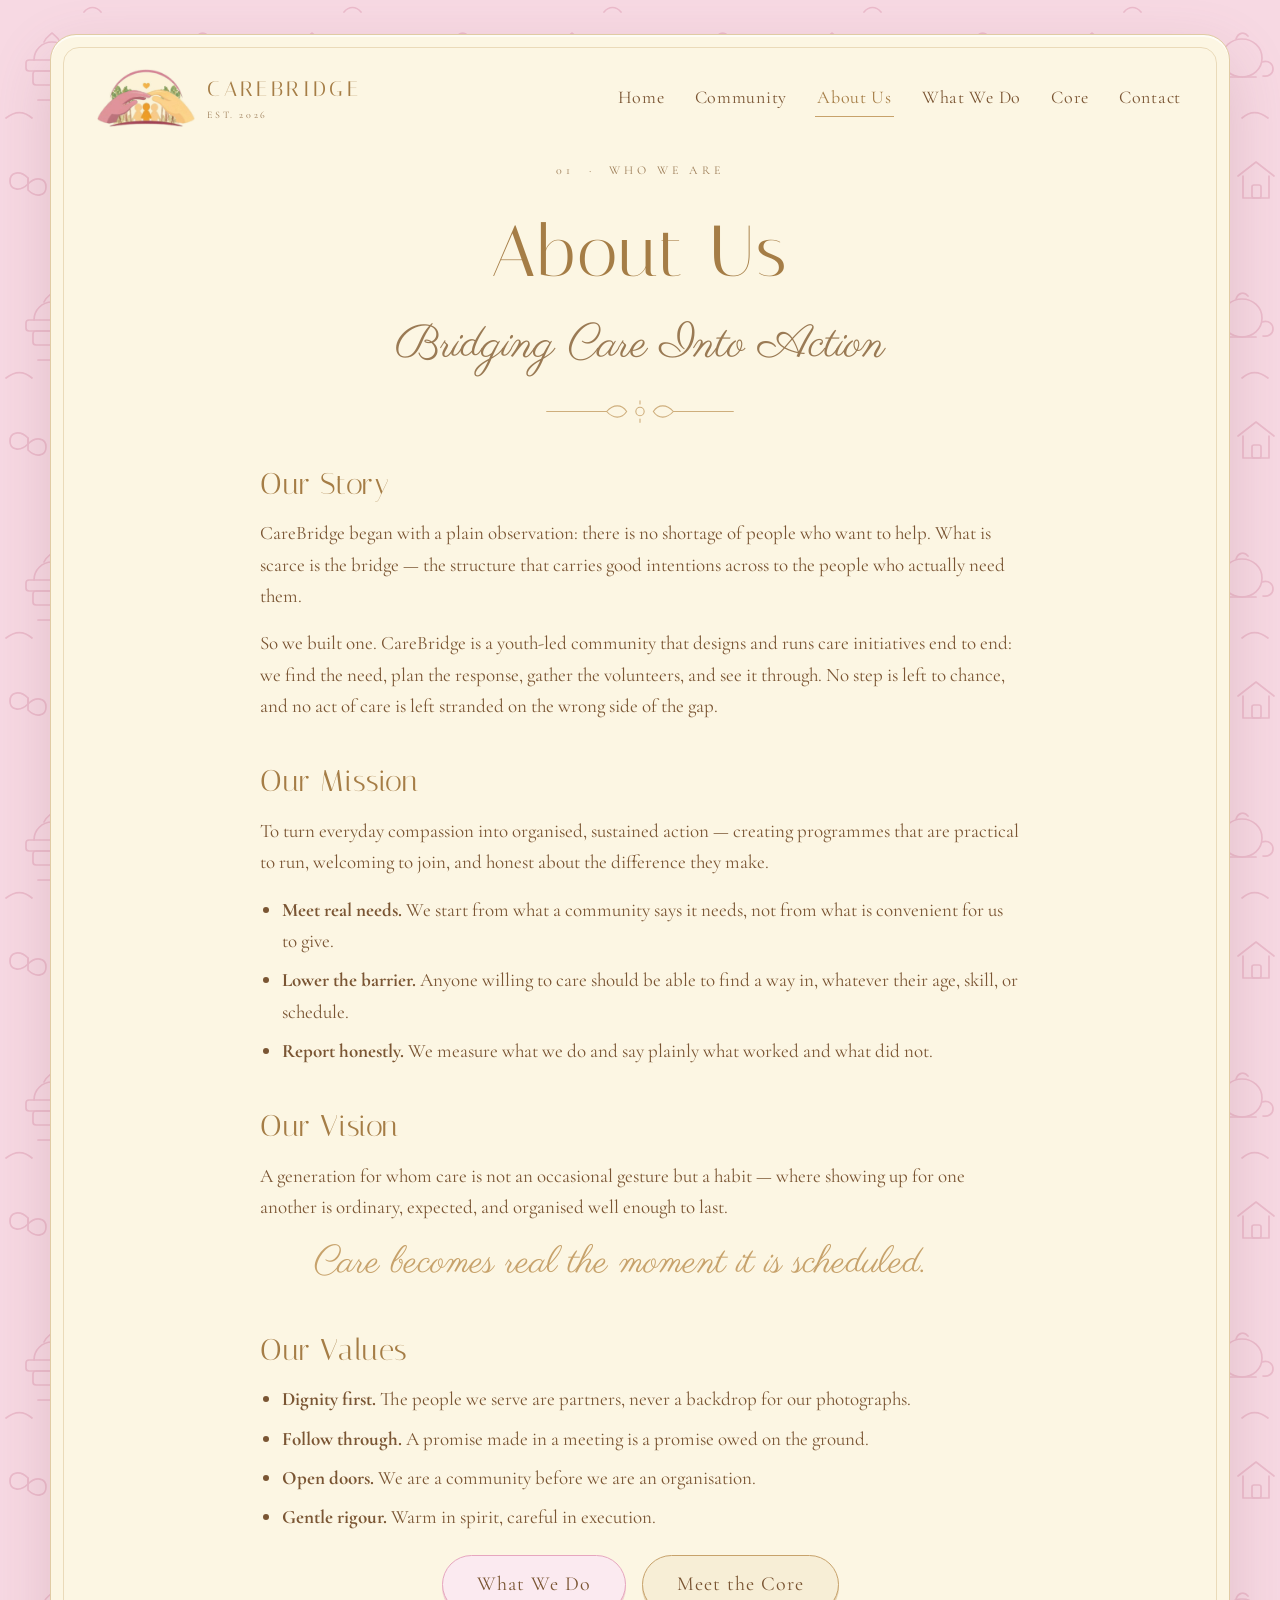
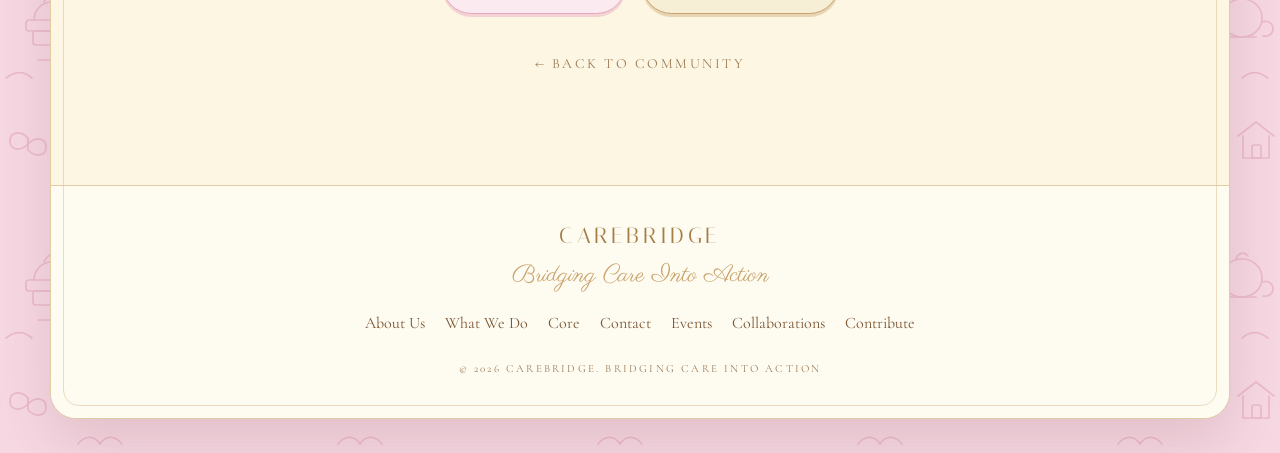
==== about.html @ 0288bb47 "Reorder footer nav to put Contact after Core Co-Authored-By: Claude Opus 5 <noreply@anthropic.com>" ====
<!DOCTYPE html>
<html lang="en">
<head>
<meta charset="utf-8">
<meta name="viewport" content="width=device-width, initial-scale=1">
<title>About Us — CareBridge</title>
<meta name="description" content="The story, mission, vision and values behind CareBridge.">
<link rel="preconnect" href="https://fonts.googleapis.com">
<link rel="preconnect" href="https://fonts.gstatic.com" crossorigin>
<link href="https://fonts.googleapis.com/css2?family=Cormorant+Garamond:ital,wght@0,400;0,500;0,600;1,400&family=Italiana&family=Parisienne&display=swap" rel="stylesheet">
<link rel="stylesheet" href="assets/styles.css">
<link rel="icon" href="assets/favicon.png" type="image/png">
</head>
<body>

<div class="shell">
  <div class="inner">

    <header class="topbar">
      <a class="brandmark" href="index.html">
        <img class="seal" src="assets/logo-mark.png" alt="CareBridge logo">
        <span><b>CareBridge</b><small>Est. 2026</small></span>
      </a>
      <nav class="mainnav">
        <a href="index.html">Home</a>
        <a href="community.html">Community</a>
        <a href="about.html" aria-current="page">About Us</a>
        <a href="what-we-do.html">What We Do</a>
        <a href="core.html">Core</a>
        <a href="contact.html">Contact</a>
      </nav>
    </header>

    <section class="section-head" style="margin-top:34px">
      <p class="kicker">01 &nbsp;&middot;&nbsp; Who We Are</p>
      <h2 style="font-size:clamp(40px,6vw,72px)">About Us</h2>
      <p class="tagline">Bridging Care Into Action</p>
    </section>

    <svg class="ornament" viewBox="0 0 240 30" aria-hidden="true" style="margin-top:26px">
      <g fill="none" stroke="#C7A26B" stroke-width="1.3" stroke-linecap="round">
        <path d="M8 15h72M232 15h-72"/>
        <path d="M80 15c8-9 18-9 24 0-6 9-16 9-24 0z"/>
        <path d="M160 15c-8-9-18-9-24 0 6 9 16 9 24 0z"/>
        <circle cx="120" cy="15" r="5"/><path d="M120 6V2M120 24v4"/>
      </g>
    </svg>

    <section class="prose">
      <h3>Our Story</h3>
      <p>CareBridge began with a plain observation: there is no shortage of people who
         want to help. What is scarce is the bridge — the structure that carries good
         intentions across to the people who actually need them.</p>
      <p>So we built one. CareBridge is a youth-led community that designs and runs
         care initiatives end to end: we find the need, plan the response, gather the
         volunteers, and see it through. No step is left to chance, and no act of care
         is left stranded on the wrong side of the gap.</p>

      <h3>Our Mission</h3>
      <p>To turn everyday compassion into organised, sustained action — creating
         programmes that are practical to run, welcoming to join, and honest about
         the difference they make.</p>
      <ul>
        <li><b>Meet real needs.</b> We start from what a community says it needs, not from what is convenient for us to give.</li>
        <li><b>Lower the barrier.</b> Anyone willing to care should be able to find a way in, whatever their age, skill, or schedule.</li>
        <li><b>Report honestly.</b> We measure what we do and say plainly what worked and what did not.</li>
      </ul>

      <h3>Our Vision</h3>
      <p>A generation for whom care is not an occasional gesture but a habit — where
         showing up for one another is ordinary, expected, and organised well enough
         to last.</p>

      <p class="pull">Care becomes real the moment it is scheduled.</p>

      <h3>Our Values</h3>
      <ul>
        <li><b>Dignity first.</b> The people we serve are partners, never a backdrop for our photographs.</li>
        <li><b>Follow through.</b> A promise made in a meeting is a promise owed on the ground.</li>
        <li><b>Open doors.</b> We are a community before we are an organisation.</li>
        <li><b>Gentle rigour.</b> Warm in spirit, careful in execution.</li>
      </ul>
    </section>

    <div class="btn-row">
      <a class="btn" href="what-we-do.html">What We Do</a>
      <a class="btn gold" href="core.html">Meet the Core</a>
    </div>

    <div style="text-align:center"><a class="backlink" href="community.html">&larr; Back to Community</a></div>

  </div>

  <footer class="foot">
    <div class="fmark">CAREBRIDGE</div>
    <div class="fscript">Bridging Care Into Action</div>
    <nav>
      <a href="about.html">About Us</a>
      <a href="what-we-do.html">What We Do</a>
      <a href="core.html">Core</a>
      <a href="contact.html">Contact</a>
      <a href="events.html">Events</a>
      <a href="collaborations.html">Collaborations</a>
      <a href="contribute.html">Contribute</a>
    </nav>
    <small>&copy; 2026 CareBridge. Bridging Care Into Action</small>
  </footer>
</div>

</body>
</html>
---- assets/styles.css ----
/* ============================================================
   CareBridge — Bridging Care Into Action
   Soft vintage / storybook design system
   ============================================================ */

:root{
  --cream:      #FCF6E3;
  --cream-2:    #FEFBF1;
  --cream-3:    #F7EED6;
  --gold:       #C7A26B;
  --gold-soft:  #E0CBA4;
  --gold-deep:  #A57D46;
  --ink:        #7A5533;
  --ink-2:      #9A7A54;
  --pink:       #F6D6E0;
  --pink-2:     #FBEAF0;
  --pink-deep:  #E6A6BF;
  --blue:       #C9DAEE;
  --blue-deep:  #9CBAD9;

  --display:"Italiana", "Cormorant Garamond", Georgia, serif;
  --serif:  "Cormorant Garamond", "Iowan Old Style", Georgia, serif;
  --script: "Parisienne", "Snell Roundhand", cursive;

  --maxw: 1180px;
  --radius: 26px;
}

*{ box-sizing:border-box; }
html{ scroll-behavior:smooth; }

body{
  margin:0;
  min-height:100vh;
  color:var(--ink);
  font-family:var(--serif);
  font-size:19px;
  line-height:1.65;
  background-color:#F7D9E3;
  background-image:url("pattern.svg");
  background-size:260px 260px;
}

/* ---------- Page shell (the cream "screen") ---------- */
.shell{
  max-width:var(--maxw);
  margin:34px auto;
  background:var(--cream);
  border:1px solid var(--gold-soft);
  border-radius:var(--radius);
  box-shadow:0 24px 60px rgba(150,95,110,.22), 0 2px 0 rgba(255,255,255,.7) inset;
  overflow:hidden;
  position:relative;
}
.shell::after{
  content:"";
  position:absolute; inset:12px;
  border:1px solid var(--gold-soft);
  border-radius:calc(var(--radius) - 10px);
  pointer-events:none;
  opacity:.65;
}

.inner{ padding:34px 46px 56px; position:relative; z-index:1; }

/* ---------- Top bar ---------- */
.topbar{
  display:flex; align-items:center; justify-content:space-between;
  gap:20px; flex-wrap:wrap;
}
.brandmark{ display:flex; align-items:center; gap:12px; text-decoration:none; color:inherit; }
.brandmark .seal{ height:58px; width:auto; flex:none; display:block; }
.brandmark b{
  display:block;
  font-family:var(--display); font-size:21px; letter-spacing:.16em;
  text-transform:uppercase; color:var(--gold-deep); font-weight:400;
}
.brandmark small{
  display:block; font-size:10px; letter-spacing:.26em; text-transform:uppercase;
  color:var(--ink-2);
}

nav.mainnav{ display:flex; gap:26px; flex-wrap:wrap; }
nav.mainnav a{
  font-size:18px; color:var(--ink);
  text-decoration:none; letter-spacing:.04em; padding:4px 2px;
  border-bottom:1px solid transparent; transition:.2s;
}
nav.mainnav a:hover, nav.mainnav a[aria-current="page"]{
  color:var(--gold-deep); border-bottom-color:var(--gold);
}

/* ---------- Hero ---------- */
.hero{
  display:grid; grid-template-columns:1fr minmax(300px,620px) 1fr;
  align-items:center; gap:20px;
  padding:30px 0 6px; text-align:center;
}
.hero-art{ display:flex; justify-content:center; }
.hero-art svg{ width:100%; max-width:270px; height:auto; }

h1.wordmark{
  font-family:var(--display);
  font-size:clamp(52px, 8vw, 94px);
  line-height:1;
  margin:0;
  color:var(--gold-deep);
  letter-spacing:.04em;
  font-weight:400;
}
.tagline{
  font-family:var(--script);
  font-size:clamp(28px, 4.2vw, 46px);
  color:var(--gold);
  margin:8px 0 0;
  line-height:1.2;
}
.kicker{
  font-size:12px; letter-spacing:.34em; text-transform:uppercase;
  color:var(--ink-2); margin:0 0 14px;
}

/* ---------- Buttons ---------- */
.btn{
  display:inline-block;
  font-size:20px; letter-spacing:.05em;
  color:var(--ink); text-decoration:none;
  background:var(--pink-2);
  border:1px solid var(--pink-deep);
  border-radius:999px;
  padding:12px 34px;
  box-shadow:0 3px 0 rgba(230,166,191,.45);
  transition:.22s;
}
.btn:hover{ background:var(--pink); transform:translateY(-2px); box-shadow:0 6px 0 rgba(230,166,191,.4); }
.btn.gold{ background:var(--cream-3); border-color:var(--gold); box-shadow:0 3px 0 rgba(199,162,107,.4); }
.btn.gold:hover{ background:var(--gold-soft); }
.btn.blue{ background:#EAF2FA; border-color:var(--blue-deep); box-shadow:0 3px 0 rgba(156,186,217,.4); }
.btn.blue:hover{ background:var(--blue); }
.btn-row{ display:flex; gap:16px; flex-wrap:wrap; justify-content:center; margin-top:22px; }

/* ---------- Rules & section heads ---------- */
.rule{ border:0; height:1px; background:var(--gold-soft); margin:44px 0; opacity:.9; }
.ornament{ display:block; margin:0 auto; width:200px; height:auto; opacity:.85; }
.section-head{ text-align:center; margin:0 0 8px; }
.section-head h2{
  font-family:var(--display); font-weight:400;
  font-size:clamp(30px,4vw,46px); color:var(--gold-deep);
  margin:12px 0 6px; letter-spacing:.03em;
}
.section-head p{ margin:0 auto; max-width:660px; color:var(--ink-2); }

/* ---------- Trio (home 3 columns) ---------- */
.trio{
  display:grid; grid-template-columns:repeat(3,1fr);
  border-top:1px solid var(--gold-soft);
  margin-top:30px;
}
.trio > a{
  text-decoration:none; color:inherit;
  padding:34px 26px 30px; text-align:center;
  border-right:1px solid var(--gold-soft);
  transition:.25s; display:flex; flex-direction:column; align-items:center; gap:6px;
}
.trio > a:last-child{ border-right:0; }
.trio > a:hover{ background:var(--cream-2); }
.trio svg{ width:118px; height:118px; }
.trio h3{
  font-family:var(--display); font-weight:400; font-size:30px;
  color:var(--gold-deep); margin:8px 0 0; letter-spacing:.02em;
}
.trio p{ margin:0; font-size:17px; color:var(--ink-2); max-width:270px; }

/* ---------- Card grid ---------- */
.grid{
  display:grid; gap:22px;
  grid-template-columns:repeat(auto-fit, minmax(268px,1fr));
  margin-top:30px;
}
.card{
  background:var(--cream-2);
  border:1px solid var(--gold-soft);
  border-radius:20px;
  padding:28px 26px;
  text-decoration:none; color:inherit;
  display:flex; flex-direction:column; gap:8px;
  transition:.25s;
}
a.card:hover{ transform:translateY(-4px); box-shadow:0 14px 28px rgba(160,120,90,.16); border-color:var(--gold); }
.card .num{ font-size:12px; letter-spacing:.3em; text-transform:uppercase; color:var(--gold); }
.card h3{
  font-family:var(--display); font-weight:400; font-size:28px;
  margin:0; color:var(--gold-deep); letter-spacing:.02em;
}
.card p{ margin:0; font-size:17px; color:var(--ink-2); }
.card .go{
  margin-top:auto; padding-top:14px;
  font-size:14px; letter-spacing:.18em;
  text-transform:uppercase; color:var(--pink-deep);
}
.card svg{ width:72px; height:72px; }

/* ---------- Prose ---------- */
.prose{ max-width:760px; margin:0 auto; }
.prose h3{
  font-family:var(--display); font-weight:400; font-size:30px;
  color:var(--gold-deep); margin:36px 0 8px; letter-spacing:.02em;
}
.prose p{ margin:0 0 16px; }
.prose ul{ padding-left:22px; margin:0 0 18px; }
.prose li{ margin:0 0 8px; }
.pull{
  font-family:var(--script); font-size:clamp(26px,3.4vw,38px);
  color:var(--gold); text-align:center; line-height:1.35;
  margin:36px auto; max-width:720px;
}

/* ---------- Stats ---------- */
.stats{
  display:grid; grid-template-columns:repeat(auto-fit,minmax(180px,1fr));
  gap:18px; margin:30px 0 10px;
}
.stat{
  text-align:center; padding:24px 14px;
  border:1px solid var(--gold-soft); border-radius:18px; background:var(--cream-2);
}
.stat b{
  display:block; font-family:var(--display); font-weight:400;
  font-size:44px; color:var(--gold-deep); line-height:1;
  font-variant-numeric:tabular-nums;
}
.stat b.sm{ font-size:27px; line-height:1.2; }
.stat span{ font-size:12px; letter-spacing:.22em; text-transform:uppercase; color:var(--ink-2); }

/* ---------- People ---------- */
.people{ display:grid; grid-template-columns:repeat(auto-fit,minmax(230px,1fr)); gap:22px; margin-top:30px; }
.person{
  text-align:center; background:var(--cream-2);
  border:1px solid var(--gold-soft); border-radius:20px; padding:30px 20px;
}
.avatar{
  width:104px; height:104px; margin:0 auto 14px; border-radius:50%;
  background:var(--pink-2); border:1px solid var(--pink-deep);
  display:flex; align-items:center; justify-content:center;
  font-family:var(--display); font-size:36px; color:var(--gold-deep);
  overflow:hidden;
}
.avatar img{ width:100%; height:100%; object-fit:cover; display:block; }
.person.blue .avatar{ background:#EAF2FA; border-color:var(--blue-deep); }
.person h3{ font-family:var(--display); font-weight:400; font-size:26px; margin:0; color:var(--gold-deep); }
.person .role{ font-size:12px; letter-spacing:.24em; text-transform:uppercase; color:var(--ink-2); margin:4px 0 10px; }
.person p{ margin:0; font-size:16px; color:var(--ink-2); }

/* ---------- Archive carousel (BHP gallery) ---------- */
.carousel{ position:relative; margin-top:30px; }
.car-track{
  position:relative;
  display:flex; gap:22px;
  overflow-x:auto; overscroll-behavior-x:contain;
  scroll-snap-type:x mandatory; scroll-behavior:smooth;
  -webkit-overflow-scrolling:touch;
  scrollbar-width:none;
}
.car-track::-webkit-scrollbar{ display:none; }
.car-track:focus-visible{ outline:2px solid var(--gold); outline-offset:6px; border-radius:22px; }
.slide{ flex:0 0 100%; scroll-snap-align:center; }

.car-btn{
  position:absolute; top:34%; transform:translateY(-50%);
  width:46px; height:46px; border-radius:50%; padding:0;
  background:var(--cream); border:1px solid var(--gold-soft);
  cursor:pointer; z-index:2;
  display:flex; align-items:center; justify-content:center;
  box-shadow:0 4px 14px rgba(160,120,90,.2);
  transition:.2s;
}
.car-btn svg{ width:18px; height:18px; }
.car-btn:hover{ background:var(--pink-2); border-color:var(--pink-deep); }
.car-btn:disabled{ opacity:.3; cursor:default; box-shadow:none; }
.car-btn.prev{ left:-16px; }
.car-btn.next{ right:-16px; }

.car-dots{ display:flex; gap:11px; justify-content:center; margin-top:20px; }
.car-dots button{
  width:9px; height:9px; padding:0; border-radius:50%;
  border:1px solid var(--gold); background:transparent;
  cursor:pointer; transition:.2s;
}
.car-dots button[aria-selected="true"]{ background:var(--gold); transform:scale(1.25); }

.arch{
  background:var(--cream-2);
  border:1px solid var(--gold-soft);
  border-radius:20px; overflow:hidden;
  display:flex; flex-direction:column;
}
.arch img{
  width:100%; aspect-ratio:16/10; object-fit:cover; display:block;
  border-bottom:1px solid var(--gold-soft);
}
.arch-body{ padding:22px 24px 26px; display:flex; flex-direction:column; gap:8px; }
.arch h3{
  font-family:var(--display); font-weight:400; font-size:25px;
  margin:0; color:var(--gold-deep); letter-spacing:.02em;
}
.arch p{ margin:0; font-size:16px; color:var(--ink-2); }

/* ---------- Events ---------- */
.event{
  display:grid; grid-template-columns:118px 1fr; gap:24px;
  border:1px solid var(--gold-soft); border-radius:20px;
  background:var(--cream-2); padding:24px 26px; margin-bottom:18px;
}
.event .when{ text-align:center; border-right:1px solid var(--gold-soft); padding-right:18px; }
.event .when b{ display:block; font-family:var(--display); font-size:34px; color:var(--gold-deep); line-height:1.05; }
.event .when span{ font-size:12px; letter-spacing:.2em; text-transform:uppercase; color:var(--ink-2); }
.event h3{ font-family:var(--display); font-weight:400; font-size:26px; margin:0 0 6px; color:var(--gold-deep); }
.event p{ margin:0; color:var(--ink-2); font-size:17px; }
.tag{
  display:inline-block; font-size:11px;
  letter-spacing:.2em; text-transform:uppercase;
  border:1px solid var(--gold-soft); border-radius:999px;
  padding:3px 12px; color:var(--ink-2); margin-bottom:8px;
}

/* ---------- Contact rows ---------- */
.rows{ max-width:720px; margin:28px auto 0; }
.row{
  display:flex; justify-content:space-between; align-items:baseline; gap:18px;
  padding:16px 4px; border-bottom:1px solid var(--gold-soft);
}
.row span{ font-size:12px; letter-spacing:.22em; text-transform:uppercase; color:var(--ink-2); }
.row a, .row b{
  font-family:var(--display); font-size:22px; color:var(--gold-deep);
  text-decoration:none; font-weight:400;
  text-align:right; overflow-wrap:anywhere;
}
.row a:hover{ color:var(--pink-deep); }

/* ---------- Back link ---------- */
.backlink{
  display:inline-block; margin-top:38px;
  font-size:14px; letter-spacing:.18em;
  text-transform:uppercase; color:var(--ink-2); text-decoration:none;
}
.backlink:hover{ color:var(--gold-deep); }

/* ---------- Footer ---------- */
footer.foot{
  border-top:1px solid var(--gold-soft);
  margin-top:52px; padding:32px 46px 36px;
  text-align:center; background:var(--cream-2);
}
footer.foot .fmark{ font-family:var(--display); font-size:22px; letter-spacing:.16em; color:var(--gold-deep); }
footer.foot .fscript{ font-family:var(--script); font-size:24px; color:var(--gold); margin:2px 0 14px; }
footer.foot nav{ display:flex; gap:20px; justify-content:center; flex-wrap:wrap; margin-bottom:14px; }
footer.foot nav a{ color:var(--ink); text-decoration:none; font-size:16px; }
footer.foot nav a:hover{ color:var(--gold-deep); }
footer.foot small{ font-size:11px; letter-spacing:.2em; text-transform:uppercase; color:var(--ink-2); }

/* ---------- Responsive ---------- */
@media (max-width: 900px){
  .inner{ padding:26px 24px 44px; }
  .hero{ grid-template-columns:1fr; }
  .hero-art{ display:none; }
  .trio{ grid-template-columns:1fr; }
  .trio > a{ border-right:0; border-bottom:1px solid var(--gold-soft); }
  .trio > a:last-child{ border-bottom:0; }
  .event{ grid-template-columns:1fr; }
  .event .when{ border-right:0; border-bottom:1px solid var(--gold-soft); padding:0 0 12px; text-align:left; }
  footer.foot{ padding:26px 24px 30px; }
  .shell{ margin:14px 10px; }
  body{ font-size:18px; }
  .topbar{ justify-content:center; text-align:center; }
  nav.mainnav{ justify-content:center; gap:18px; }
  .brandmark .seal{ height:50px; }
  .row{ flex-wrap:wrap; gap:4px 14px; }
  .row a, .row b{ font-size:19px; }
  .arch img{ aspect-ratio:4/3; }
  .car-btn{ display:none; }
}
@media (prefers-reduced-motion: reduce){
  *{ transition:none !important; scroll-behavior:auto !important; }
}
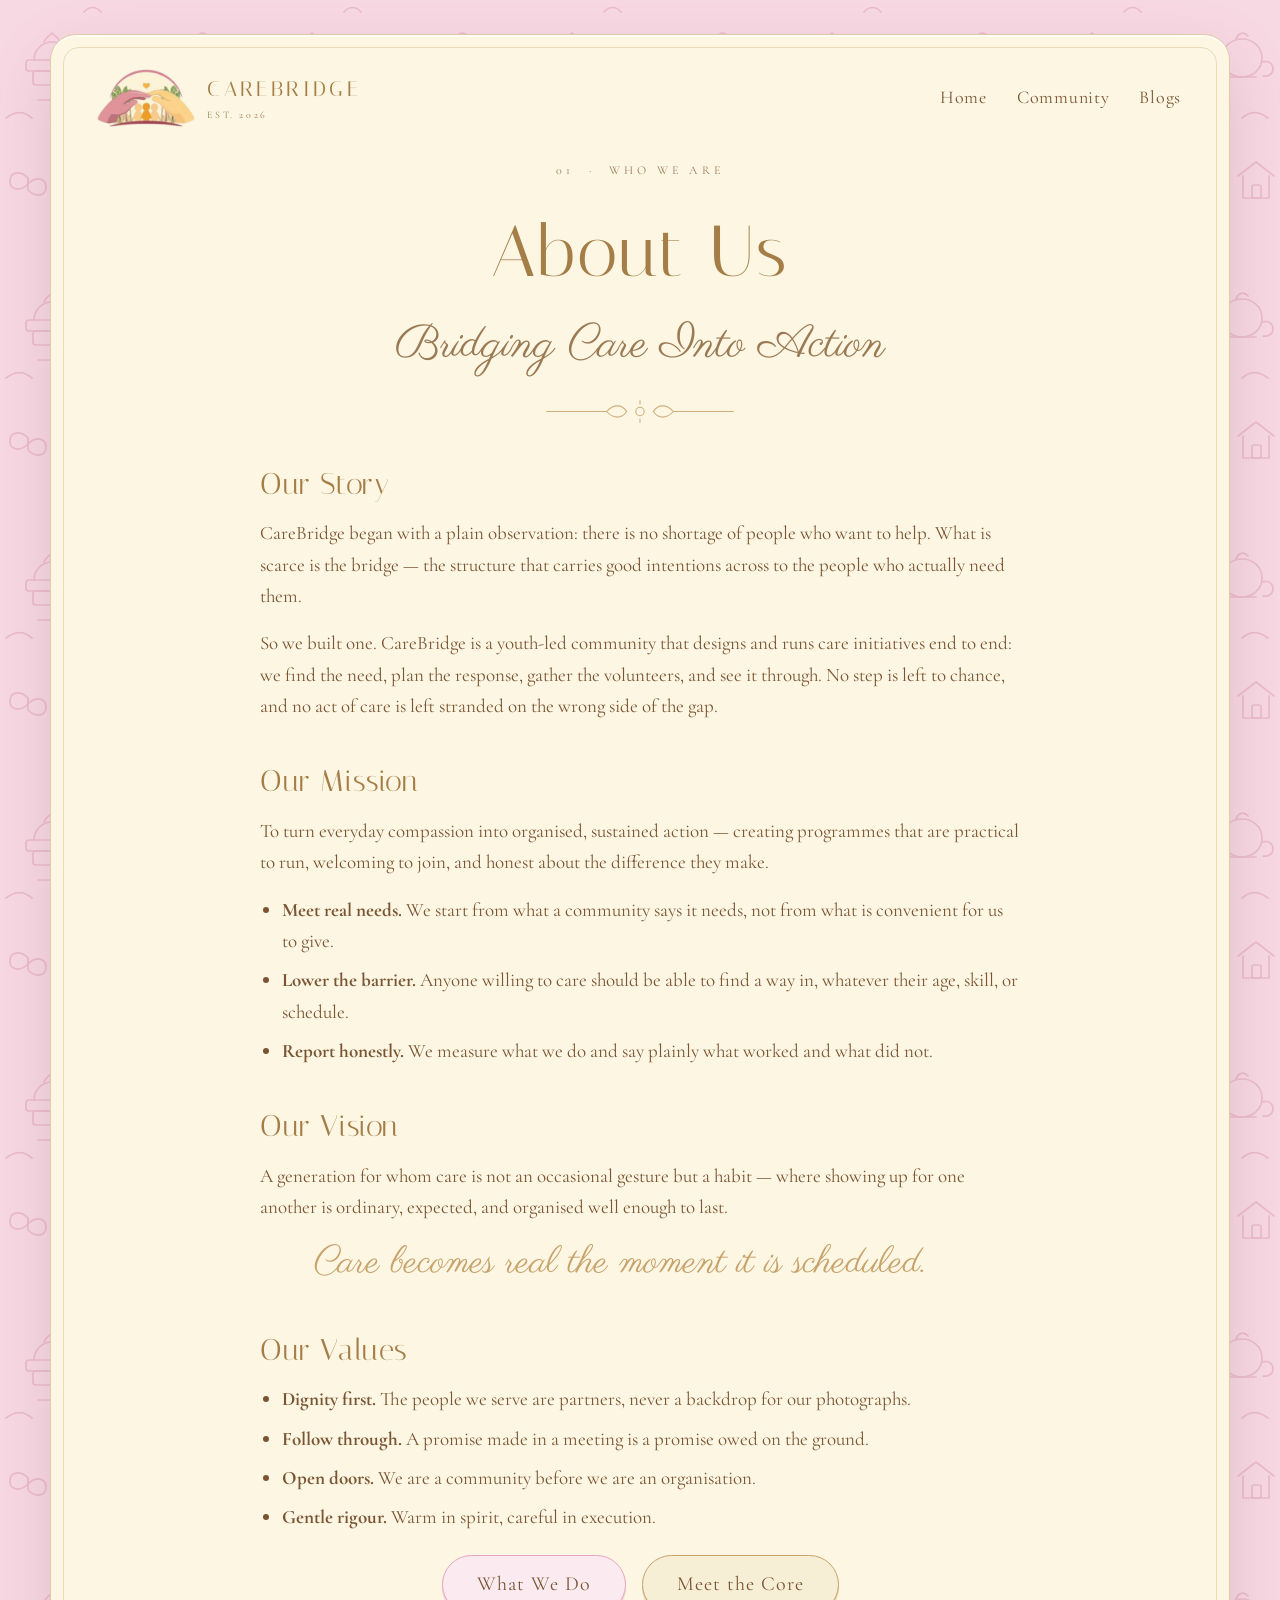
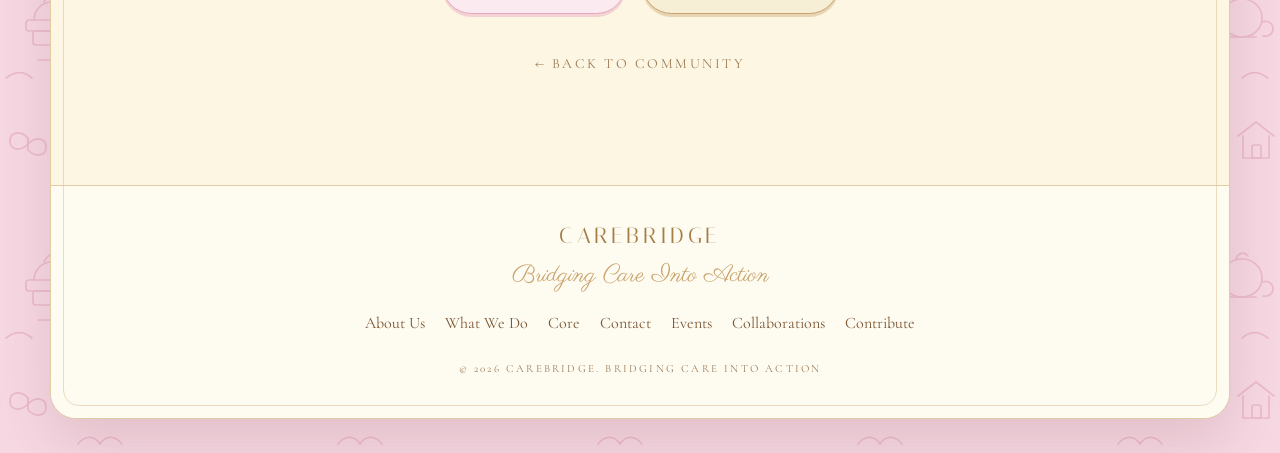
==== commit f7ec7ce8: "Replace four top-nav links with Blogs and add the page Top nav is now Home, Community, Blogs. About " ====
--- a/about.html
+++ b/about.html
@@ -24,10 +24,7 @@
       <nav class="mainnav">
         <a href="index.html">Home</a>
         <a href="community.html">Community</a>
-        <a href="about.html" aria-current="page">About Us</a>
-        <a href="what-we-do.html">What We Do</a>
-        <a href="core.html">Core</a>
-        <a href="contact.html">Contact</a>
+        <a href="blogs.html">Blogs</a>
       </nav>
     </header>
 
--- a/assets/styles.css
+++ b/assets/styles.css
@@ -246,6 +246,12 @@
   overflow:hidden;
 }
 .avatar img{ width:100%; height:100%; object-fit:cover; display:block; }
+a.avatar{ text-decoration:none; transition:.22s; }
+a.avatar:hover, a.avatar:focus-visible{
+  transform:scale(1.06);
+  box-shadow:0 8px 20px rgba(160,120,90,.28);
+}
+a.avatar:focus-visible{ outline:2px solid var(--gold); outline-offset:3px; }
 .person.blue .avatar{ background:#EAF2FA; border-color:var(--blue-deep); }
 .person h3{ font-family:var(--display); font-weight:400; font-size:26px; margin:0; color:var(--gold-deep); }
 .person .role{ font-size:12px; letter-spacing:.24em; text-transform:uppercase; color:var(--ink-2); margin:4px 0 10px; }
@@ -307,14 +313,15 @@
 
 /* ---------- Events ---------- */
 .event{
-  display:grid; grid-template-columns:118px 1fr; gap:24px;
+  display:flex; flex-direction:column; align-items:flex-start; gap:11px;
   border:1px solid var(--gold-soft); border-radius:20px;
-  background:var(--cream-2); padding:24px 26px; margin-bottom:18px;
-}
-.event .when{ text-align:center; border-right:1px solid var(--gold-soft); padding-right:18px; }
-.event .when b{ display:block; font-family:var(--display); font-size:34px; color:var(--gold-deep); line-height:1.05; }
-.event .when span{ font-size:12px; letter-spacing:.2em; text-transform:uppercase; color:var(--ink-2); }
-.event h3{ font-family:var(--display); font-weight:400; font-size:26px; margin:0 0 6px; color:var(--gold-deep); }
+  background:var(--cream-2); padding:26px 28px; margin-bottom:18px;
+}
+.event h3{
+  font-family:var(--display); font-weight:400; font-size:28px;
+  margin:0; color:var(--gold-deep); letter-spacing:.02em; line-height:1.15;
+}
+.event .tag{ margin-bottom:0; }
 .event p{ margin:0; color:var(--ink-2); font-size:17px; }
 .tag{
   display:inline-block; font-size:11px;
@@ -366,8 +373,7 @@
   .trio{ grid-template-columns:1fr; }
   .trio > a{ border-right:0; border-bottom:1px solid var(--gold-soft); }
   .trio > a:last-child{ border-bottom:0; }
-  .event{ grid-template-columns:1fr; }
-  .event .when{ border-right:0; border-bottom:1px solid var(--gold-soft); padding:0 0 12px; text-align:left; }
+  .event{ padding:22px 22px; }
   footer.foot{ padding:26px 24px 30px; }
   .shell{ margin:14px 10px; }
   body{ font-size:18px; }
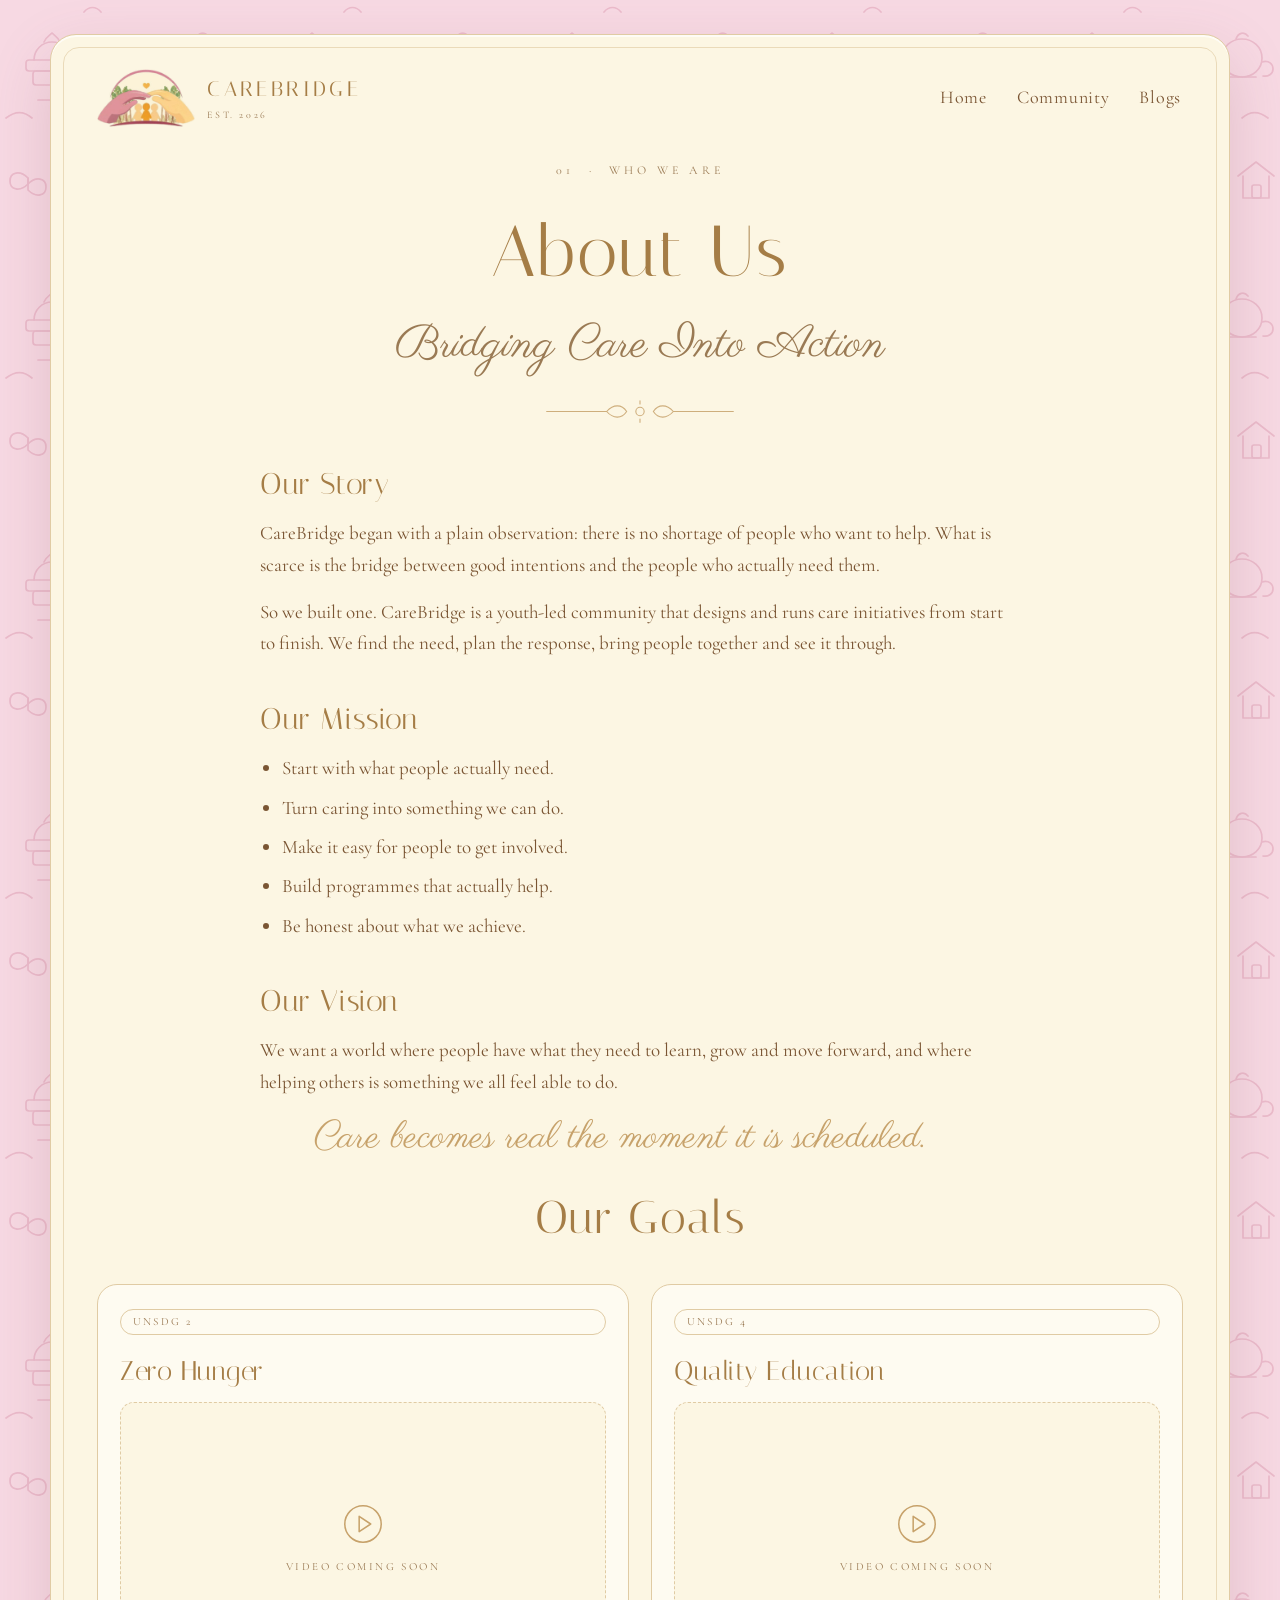
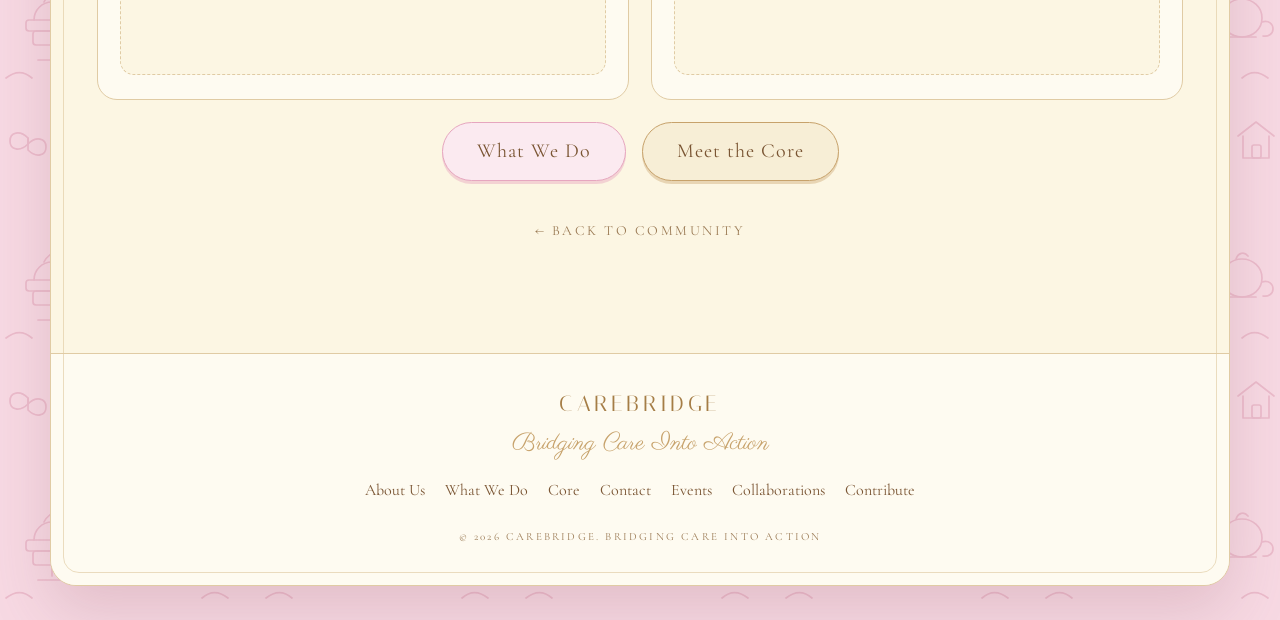
==== commit 40d85d1b: "Replace Our Values with UN SDG goals on About Us Adds UNSDG 2 (Zero Hunger) and UNSDG 4 (Quality Edu" ====
--- a/about.html
+++ b/about.html
@@ -46,37 +46,60 @@
     <section class="prose">
       <h3>Our Story</h3>
       <p>CareBridge began with a plain observation: there is no shortage of people who
-         want to help. What is scarce is the bridge — the structure that carries good
-         intentions across to the people who actually need them.</p>
+         want to help. What is scarce is the bridge between good intentions and the
+         people who actually need them.</p>
       <p>So we built one. CareBridge is a youth-led community that designs and runs
-         care initiatives end to end: we find the need, plan the response, gather the
-         volunteers, and see it through. No step is left to chance, and no act of care
-         is left stranded on the wrong side of the gap.</p>
+         care initiatives from start to finish. We find the need, plan the response,
+         bring people together and see it through.</p>
 
       <h3>Our Mission</h3>
-      <p>To turn everyday compassion into organised, sustained action — creating
-         programmes that are practical to run, welcoming to join, and honest about
-         the difference they make.</p>
       <ul>
-        <li><b>Meet real needs.</b> We start from what a community says it needs, not from what is convenient for us to give.</li>
-        <li><b>Lower the barrier.</b> Anyone willing to care should be able to find a way in, whatever their age, skill, or schedule.</li>
-        <li><b>Report honestly.</b> We measure what we do and say plainly what worked and what did not.</li>
+        <li>Start with what people actually need.</li>
+        <li>Turn caring into something we can do.</li>
+        <li>Make it easy for people to get involved.</li>
+        <li>Build programmes that actually help.</li>
+        <li>Be honest about what we achieve.</li>
       </ul>
 
       <h3>Our Vision</h3>
-      <p>A generation for whom care is not an occasional gesture but a habit — where
-         showing up for one another is ordinary, expected, and organised well enough
-         to last.</p>
+      <p>We want a world where people have what they need to learn, grow and move
+         forward, and where helping others is something we all feel able to do.</p>
 
       <p class="pull">Care becomes real the moment it is scheduled.</p>
+    </section>
 
-      <h3>Our Values</h3>
-      <ul>
-        <li><b>Dignity first.</b> The people we serve are partners, never a backdrop for our photographs.</li>
-        <li><b>Follow through.</b> A promise made in a meeting is a promise owed on the ground.</li>
-        <li><b>Open doors.</b> We are a community before we are an organisation.</li>
-        <li><b>Gentle rigour.</b> Warm in spirit, careful in execution.</li>
-      </ul>
+    <section class="section-head">
+      <h2>Our Goals</h2>
+    </section>
+
+    <section class="sdg">
+
+      <div class="sdg-item">
+        <span class="tag">UNSDG 2</span>
+        <h4>Zero Hunger</h4>
+        <!-- EDIT ME: replace this block with the video embed when it is ready. -->
+        <div class="video-slot">
+          <svg viewBox="0 0 48 48" fill="none" stroke="#C7A26B" stroke-width="1.6" stroke-linecap="round" stroke-linejoin="round" aria-hidden="true">
+            <circle cx="24" cy="24" r="19"/>
+            <path d="M20 16l12 8-12 8z"/>
+          </svg>
+          <span>Video coming soon</span>
+        </div>
+      </div>
+
+      <div class="sdg-item">
+        <span class="tag">UNSDG 4</span>
+        <h4>Quality Education</h4>
+        <!-- EDIT ME: replace this block with the video embed when it is ready. -->
+        <div class="video-slot">
+          <svg viewBox="0 0 48 48" fill="none" stroke="#C7A26B" stroke-width="1.6" stroke-linecap="round" stroke-linejoin="round" aria-hidden="true">
+            <circle cx="24" cy="24" r="19"/>
+            <path d="M20 16l12 8-12 8z"/>
+          </svg>
+          <span>Video coming soon</span>
+        </div>
+      </div>
+
     </section>
 
     <div class="btn-row">
--- a/assets/styles.css
+++ b/assets/styles.css
@@ -41,6 +41,79 @@
   background-size:260px 260px;
 }
 
+/* ---------- Loading screen ---------- */
+#loader{
+  position:fixed; inset:0; z-index:999;
+  display:flex; align-items:center; justify-content:center;
+  background-color:#F7D9E3;
+  background-image:url("pattern.svg");
+  background-size:260px 260px;
+  /* Fallback: self-dismisses even if the script never runs. */
+  animation:loaderFallback 0s linear 5.5s forwards;
+}
+#loader.done{
+  opacity:0; visibility:hidden;
+  transition:opacity .6s ease, visibility 0s .6s;
+}
+@keyframes loaderFallback{ to{ opacity:0; visibility:hidden; } }
+
+.load-card{
+  width:min(86vw, 420px);
+  background:var(--cream);
+  border:1px solid var(--gold-soft);
+  border-radius:26px;
+  box-shadow:0 24px 60px rgba(150,95,110,.24);
+  padding:36px 30px 30px;
+  text-align:center;
+  position:relative;
+}
+.load-card::after{
+  content:""; position:absolute; inset:9px;
+  border:1px solid var(--gold-soft); border-radius:18px;
+  opacity:.6; pointer-events:none;
+}
+.load-mark{ width:92px; height:auto; display:block; margin:0 auto 14px; }
+.load-pill{
+  display:inline-flex; align-items:center; gap:9px;
+  border:1px solid var(--gold-soft); border-radius:999px;
+  padding:6px 16px; margin-bottom:16px;
+  font-size:11px; letter-spacing:.22em; text-transform:uppercase;
+  color:var(--ink-2);
+}
+.load-spin{
+  width:11px; height:11px; border-radius:50%; flex:none;
+  border:1.5px solid var(--gold-soft); border-top-color:var(--gold-deep);
+  animation:loadSpin .9s linear infinite;
+}
+@keyframes loadSpin{ to{ transform:rotate(360deg); } }
+.load-word{
+  font-family:var(--display); font-weight:400;
+  font-size:clamp(36px,10vw,50px); line-height:1;
+  letter-spacing:.04em; color:var(--gold-deep);
+}
+.load-script{
+  font-family:var(--script); font-size:21px;
+  color:var(--gold); margin:5px 0 22px;
+}
+.load-bar{
+  height:9px; border-radius:999px; overflow:hidden;
+  border:1px solid var(--gold-soft); background:var(--cream-2);
+}
+.load-bar span{
+  display:block; height:100%; width:4%;
+  background:linear-gradient(90deg, var(--pink-deep), var(--gold));
+  animation:loadFill 2.9s ease-out forwards;
+}
+@keyframes loadFill{ 0%{ width:4%; } 55%{ width:70%; } 100%{ width:100%; } }
+.load-foot{
+  font-size:10px; letter-spacing:.26em; text-transform:uppercase;
+  color:var(--ink-2); margin-top:14px;
+}
+@media (prefers-reduced-motion: reduce){
+  .load-spin{ animation:none; }
+  .load-bar span{ animation:none; width:100%; }
+}
+
 /* ---------- Page shell (the cream "screen") ---------- */
 .shell{
   max-width:var(--maxw);
@@ -329,6 +402,156 @@
   border:1px solid var(--gold-soft); border-radius:999px;
   padding:3px 12px; color:var(--ink-2); margin-bottom:8px;
 }
+
+/* ---------- UN SDG blocks ---------- */
+.sdg{
+  display:grid; gap:22px;
+  grid-template-columns:repeat(auto-fit, minmax(290px,1fr));
+  margin-top:28px;
+}
+.sdg-item{
+  background:var(--cream-2); border:1px solid var(--gold-soft);
+  border-radius:20px; padding:24px 22px;
+  display:flex; flex-direction:column; gap:12px;
+}
+.sdg-item h4{
+  font-family:var(--display); font-weight:400; font-size:27px;
+  color:var(--gold-deep); margin:0; letter-spacing:.02em; line-height:1.2;
+}
+.video-slot{
+  aspect-ratio:16/9; margin-top:2px;
+  border:1px dashed var(--gold-soft); border-radius:14px;
+  background:var(--cream);
+  display:flex; flex-direction:column; align-items:center; justify-content:center; gap:11px;
+}
+.video-slot svg{ width:46px; height:46px; }
+.video-slot span{
+  font-size:11px; letter-spacing:.22em; text-transform:uppercase; color:var(--ink-2);
+}
+
+/* ---------- Blog index (newspaper listing) ---------- */
+.post-list{
+  max-width:820px; margin:30px auto 0;
+  border-top:1px solid var(--gold-soft);
+}
+.post-list a{
+  display:block; text-decoration:none; color:inherit;
+  padding:24px 6px; border-bottom:1px solid var(--gold-soft);
+  transition:.2s;
+}
+.post-list a:hover{ background:var(--cream-2); }
+.post-list .date{
+  display:block; margin-bottom:9px;
+  font-size:12px; letter-spacing:.24em; text-transform:uppercase; color:var(--ink-2);
+}
+.post-list h3{
+  font-family:var(--display); font-weight:400;
+  font-size:clamp(23px,3.1vw,31px); line-height:1.22;
+  color:var(--gold-deep); margin:0; letter-spacing:.02em;
+}
+.post-list a:hover h3{ color:var(--ink); }
+
+/* ---------- Blog post (newspaper article) ---------- */
+.masthead{
+  border-top:3px double var(--gold);
+  border-bottom:1px solid var(--gold-soft);
+  margin-top:28px; padding:11px 2px;
+  display:flex; justify-content:space-between; flex-wrap:wrap; gap:8px;
+  font-size:11px; letter-spacing:.26em; text-transform:uppercase; color:var(--ink-2);
+}
+.headline{
+  font-family:var(--display); font-weight:400;
+  font-size:clamp(34px,5.6vw,60px); line-height:1.08;
+  color:var(--gold-deep); text-align:center;
+  margin:30px auto 0; max-width:900px; letter-spacing:.01em;
+}
+.dateline{
+  max-width:520px; margin:20px auto 0; padding:10px 0;
+  text-align:center;
+  border-top:1px solid var(--gold-soft); border-bottom:1px solid var(--gold-soft);
+  font-size:11px; letter-spacing:.26em; text-transform:uppercase; color:var(--ink-2);
+}
+.post-cover{
+  width:100%; aspect-ratio:16/9; object-fit:cover;
+  border-radius:18px; border:1px solid var(--gold-soft);
+  display:block; margin-top:26px;
+}
+.caption{
+  text-align:center; margin:11px 0 0;
+  font-size:12px; letter-spacing:.14em; text-transform:uppercase; color:var(--ink-2);
+}
+.article{ max-width:980px; margin:30px auto 0; }
+.article h3{
+  font-family:var(--display); font-weight:400; font-size:25px;
+  color:var(--gold-deep); margin:24px 0 8px; letter-spacing:.02em;
+}
+.article h3:first-child{ margin-top:0; }
+.article p{ margin:0 0 15px; text-align:justify; }
+.article figure{ margin:4px 0 20px; break-inside:avoid; }
+.article figure img{
+  width:100%; aspect-ratio:4/3; object-fit:cover;
+  border-radius:14px; border:1px solid var(--gold-soft); display:block;
+}
+.article figcaption{
+  margin-top:9px; text-align:center;
+  font-size:11px; letter-spacing:.14em; text-transform:uppercase; color:var(--ink-2);
+}
+.article .lede::first-letter{
+  float:left; font-family:var(--display);
+  font-size:62px; line-height:.82; padding:5px 9px 0 0;
+  color:var(--gold-deep);
+}
+@media (min-width:900px){
+  .article-body{
+    columns:2; column-gap:46px;
+    column-rule:1px solid var(--gold-soft);
+  }
+  .article-body h3, .article-body p{ break-inside:avoid; }
+  .article-body h3{ break-after:avoid; }
+}
+
+/* ---------- Logo wall ---------- */
+.logo-wall{
+  margin-top:30px;
+  background:var(--cream-2);
+  border:1px solid var(--gold-soft);
+  border-radius:22px;
+  padding:30px 28px;
+  display:grid;
+  grid-template-columns:repeat(4, 1fr);
+  gap:22px;
+  align-items:center;
+}
+.logo-wall img{
+  width:100%; aspect-ratio:1/1; object-fit:cover;
+  display:block; border-radius:50%; background:#fff;
+  border:1px solid var(--gold-soft);
+}
+
+/* ---------- Donation card ---------- */
+.donate{ display:flex; justify-content:center; margin-top:30px; }
+.donate-card{
+  width:min(100%, 460px); text-align:center; position:relative;
+  background:var(--cream-2); border:1px solid var(--gold-soft);
+  border-radius:22px; padding:32px 30px 30px;
+}
+.donate-card::after{
+  content:""; position:absolute; inset:8px;
+  border:1px solid var(--gold-soft); border-radius:15px;
+  opacity:.55; pointer-events:none;
+}
+.donate-card .tag{ margin-bottom:18px; }
+.acct{
+  font-family:var(--display); font-weight:400;
+  font-size:clamp(30px,7vw,42px); line-height:1;
+  letter-spacing:.09em; color:var(--gold-deep);
+  font-variant-numeric:tabular-nums;
+}
+.acct-name{
+  font-size:12px; letter-spacing:.2em; text-transform:uppercase;
+  color:var(--ink-2); margin:14px 0 22px;
+}
+button.btn{ font-family:var(--serif); cursor:pointer; }
 
 /* ---------- Contact rows ---------- */
 .rows{ max-width:720px; margin:28px auto 0; }
@@ -384,6 +607,8 @@
   .row a, .row b{ font-size:19px; }
   .arch img{ aspect-ratio:4/3; }
   .car-btn{ display:none; }
+  .logo-wall{ grid-template-columns:repeat(2,1fr); gap:16px; padding:22px 20px; }
+  .article p{ text-align:left; }
 }
 @media (prefers-reduced-motion: reduce){
   *{ transition:none !important; scroll-behavior:auto !important; }
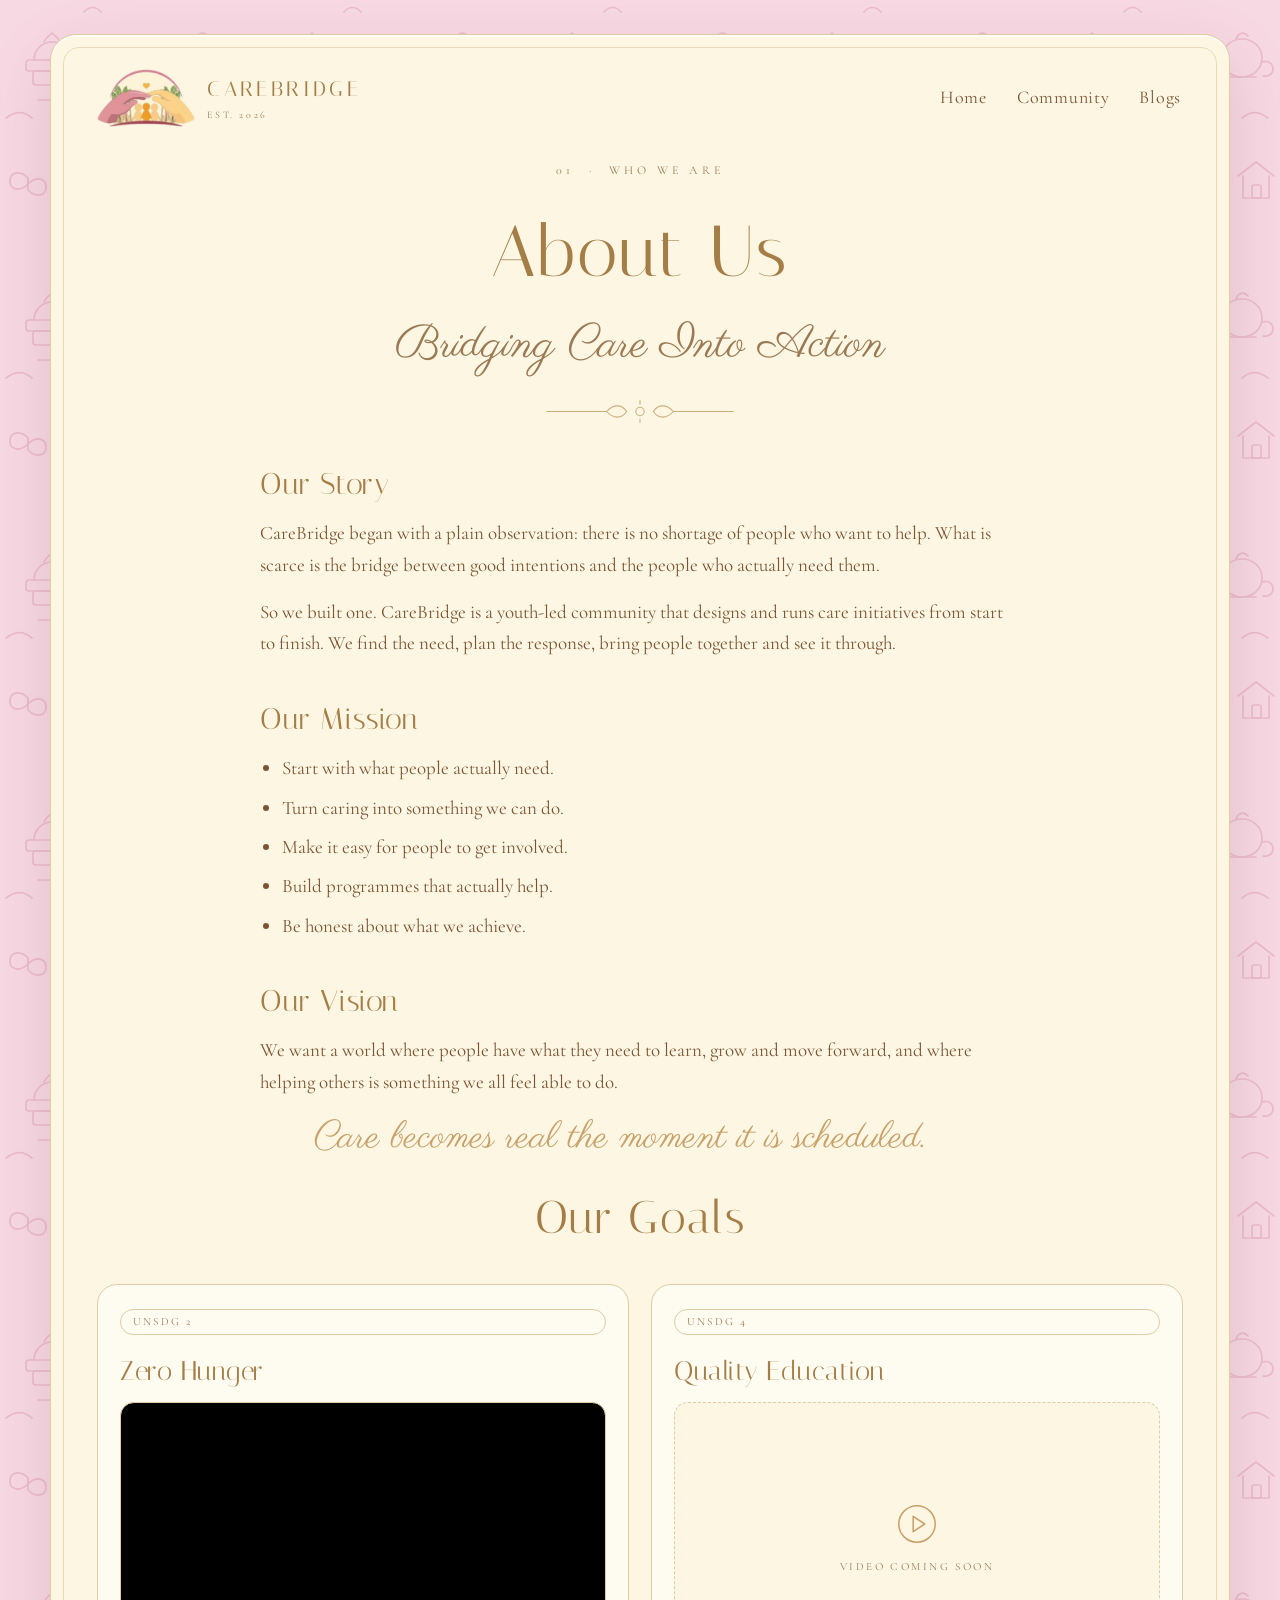
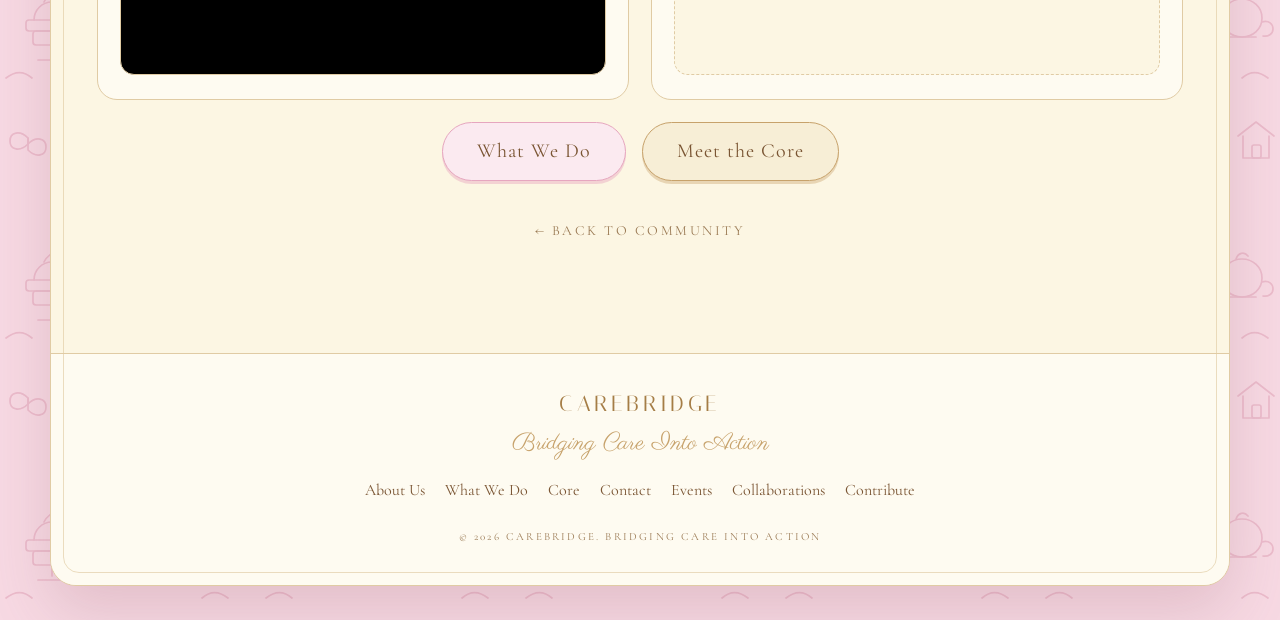
==== commit ce12c942: "Embed the Zero Hunger video Replaces the UNSDG 2 placeholder with a player that has play, pause, vol" ====
--- a/about.html
+++ b/about.html
@@ -10,6 +10,21 @@
 <link href="https://fonts.googleapis.com/css2?family=Cormorant+Garamond:ital,wght@0,400;0,500;0,600;1,400&family=Italiana&family=Parisienne&display=swap" rel="stylesheet">
 <link rel="stylesheet" href="assets/styles.css">
 <link rel="icon" href="assets/favicon.png" type="image/png">
+<link rel="canonical" href="https://carebridgeofficial.vercel.app/about">
+<meta property="og:type" content="website">
+<meta property="og:site_name" content="CareBridge">
+<meta property="og:locale" content="en_ID">
+<meta property="og:title" content="About Us — CareBridge">
+<meta property="og:description" content="The story, mission, vision and values behind CareBridge.">
+<meta property="og:url" content="https://carebridgeofficial.vercel.app/about">
+<meta property="og:image" content="https://carebridgeofficial.vercel.app/assets/banner-01.jpg">
+<meta property="og:image:width" content="1800">
+<meta property="og:image:height" content="900">
+<meta name="twitter:card" content="summary_large_image">
+<meta name="twitter:title" content="About Us — CareBridge">
+<meta name="twitter:description" content="The story, mission, vision and values behind CareBridge.">
+<meta name="twitter:image" content="https://carebridgeofficial.vercel.app/assets/banner-01.jpg">
+<meta name="robots" content="index, follow">
 </head>
 <body>
 
@@ -17,14 +32,14 @@
   <div class="inner">
 
     <header class="topbar">
-      <a class="brandmark" href="index.html">
+      <a class="brandmark" href="/">
         <img class="seal" src="assets/logo-mark.png" alt="CareBridge logo">
         <span><b>CareBridge</b><small>Est. 2026</small></span>
       </a>
       <nav class="mainnav">
-        <a href="index.html">Home</a>
-        <a href="community.html">Community</a>
-        <a href="blogs.html">Blogs</a>
+        <a href="/">Home</a>
+        <a href="/community">Community</a>
+        <a href="/blogs">Blogs</a>
       </nav>
     </header>
 
@@ -77,13 +92,12 @@
       <div class="sdg-item">
         <span class="tag">UNSDG 2</span>
         <h4>Zero Hunger</h4>
-        <!-- EDIT ME: replace this block with the video embed when it is ready. -->
-        <div class="video-slot">
-          <svg viewBox="0 0 48 48" fill="none" stroke="#C7A26B" stroke-width="1.6" stroke-linecap="round" stroke-linejoin="round" aria-hidden="true">
-            <circle cx="24" cy="24" r="19"/>
-            <path d="M20 16l12 8-12 8z"/>
-          </svg>
-          <span>Video coming soon</span>
+        <div class="video-frame">
+          <iframe src="https://drive.google.com/file/d/1eEa2dBHmSATr7bWWB4od63TZMnKeqRrg/preview"
+                  title="CareBridge — Zero Hunger"
+                  loading="lazy"
+                  allow="autoplay; fullscreen"
+                  allowfullscreen></iframe>
         </div>
       </div>
 
@@ -103,11 +117,11 @@
     </section>
 
     <div class="btn-row">
-      <a class="btn" href="what-we-do.html">What We Do</a>
-      <a class="btn gold" href="core.html">Meet the Core</a>
+      <a class="btn" href="/what-we-do">What We Do</a>
+      <a class="btn gold" href="/core">Meet the Core</a>
     </div>
 
-    <div style="text-align:center"><a class="backlink" href="community.html">&larr; Back to Community</a></div>
+    <div style="text-align:center"><a class="backlink" href="/community">&larr; Back to Community</a></div>
 
   </div>
 
@@ -115,17 +129,19 @@
     <div class="fmark">CAREBRIDGE</div>
     <div class="fscript">Bridging Care Into Action</div>
     <nav>
-      <a href="about.html">About Us</a>
-      <a href="what-we-do.html">What We Do</a>
-      <a href="core.html">Core</a>
-      <a href="contact.html">Contact</a>
-      <a href="events.html">Events</a>
-      <a href="collaborations.html">Collaborations</a>
-      <a href="contribute.html">Contribute</a>
+      <a href="/about">About Us</a>
+      <a href="/what-we-do">What We Do</a>
+      <a href="/core">Core</a>
+      <a href="/contact">Contact</a>
+      <a href="/events">Events</a>
+      <a href="/collaborations">Collaborations</a>
+      <a href="/contribute">Contribute</a>
     </nav>
     <small>&copy; 2026 CareBridge. Bridging Care Into Action</small>
   </footer>
 </div>
 
+<script src="assets/ripple.js" defer></script>
+<script src="assets/transition.js" defer></script>
 </body>
 </html>
--- a/assets/styles.css
+++ b/assets/styles.css
@@ -29,6 +29,10 @@
 *{ box-sizing:border-box; }
 html{ scroll-behavior:smooth; }
 
+/* width/height attributes on <img> are presentational hints, so without
+   this a sized image ignores its aspect-ratio and stays 900-odd px tall. */
+img{ max-width:100%; height:auto; }
+
 body{
   margin:0;
   min-height:100vh;
@@ -112,6 +116,37 @@
 @media (prefers-reduced-motion: reduce){
   .load-spin{ animation:none; }
   .load-bar span{ animation:none; width:100%; }
+}
+
+/* ---------- Between-page loading screen ---------- */
+.route-loader{
+  position:fixed; inset:0; z-index:1000;
+  display:flex; flex-direction:column; align-items:center; justify-content:center;
+  background-color:#F7D9E3;
+  background-image:url("pattern.svg");
+  background-size:260px 260px;
+  opacity:0; transition:opacity .25s ease;
+}
+.route-loader.on{ opacity:1; }
+.spinner{ position:relative; width:104px; height:104px; }
+.spinner i{
+  position:absolute; left:50%; top:50%;
+  width:10px; height:27px; margin:-46px 0 0 -5px;
+  border-radius:6px; background:var(--gold-deep);
+  transform-origin:50% 46px;
+  animation:spinFade 1.2s linear infinite;
+}
+@keyframes spinFade{
+  0%{   opacity:1; }
+  100%{ opacity:.12; }
+}
+.route-word{
+  margin-top:30px;
+  font-size:13px; letter-spacing:.42em; text-transform:uppercase;
+  color:var(--ink-2);
+}
+@media (prefers-reduced-motion: reduce){
+  .spinner i{ animation:none; opacity:.55; }
 }
 
 /* ---------- Page shell (the cream "screen") ---------- */
@@ -212,6 +247,39 @@
 .btn.blue:hover{ background:var(--blue); }
 .btn-row{ display:flex; gap:16px; flex-wrap:wrap; justify-content:center; margin-top:22px; }
 
+/* Pressed state: the button sinks onto its own shadow. */
+.btn:active{ transform:translateY(2px); box-shadow:0 1px 0 rgba(230,166,191,.45); }
+.btn.gold:active{ box-shadow:0 1px 0 rgba(199,162,107,.4); }
+.btn.blue:active{ box-shadow:0 1px 0 rgba(156,186,217,.4); }
+
+/* ---------- Splash on press ---------- */
+.btn, .car-btn, .copy-btn, .logo-wall a, .go{ position:relative; overflow:hidden; }
+.ripple{
+  position:absolute; border-radius:50%;
+  background:radial-gradient(circle,
+    rgba(255,255,255,.95) 0%,
+    rgba(255,255,255,.85) 30%,
+    rgba(230,166,191,.8) 52%,
+    rgba(199,162,107,.5) 68%,
+    rgba(199,162,107,0) 78%);
+  transform:scale(0); opacity:0;
+  pointer-events:none; z-index:0;
+  animation:rippleOut .6s ease-out forwards;
+}
+/* Holds most of its opacity while it grows, then goes — otherwise it is
+   already invisible by the time the eye reaches it. */
+@keyframes rippleOut{
+  0%{   transform:scale(0);   opacity:.95; }
+  55%{  transform:scale(.72); opacity:.8; }
+  100%{ transform:scale(1);   opacity:0; }
+}
+
+/* Keyboard users get the same affordances as mouse users. */
+.btn:focus-visible, .car-btn:focus-visible, .card:focus-visible,
+.trio > a:focus-visible, .post-list a:focus-visible, .logo-wall a:focus-visible{
+  outline:2px solid var(--gold); outline-offset:3px;
+}
+
 /* ---------- Rules & section heads ---------- */
 .rule{ border:0; height:1px; background:var(--gold-soft); margin:44px 0; opacity:.9; }
 .ornament{ display:block; margin:0 auto; width:200px; height:auto; opacity:.85; }
@@ -373,6 +441,9 @@
   border-radius:20px; overflow:hidden;
   display:flex; flex-direction:column;
 }
+/* .fit is for artwork that must not be cropped — a poster, say — so it
+   sits whole on a cream ground instead of filling the frame. */
+.arch img.fit{ object-fit:contain; background:var(--cream-3); }
 .arch img{
   width:100%; aspect-ratio:16/10; object-fit:cover; display:block;
   border-bottom:1px solid var(--gold-soft);
@@ -403,6 +474,43 @@
   padding:3px 12px; color:var(--ink-2); margin-bottom:8px;
 }
 
+/* ---------- Home hero banner ----------
+   Full-bleed across the card and flush with its top edge, the way the
+   Lovepink hero spans the page. The card's own overflow:hidden rounds
+   the top corners for us. */
+.banner{
+  position:relative;
+  margin:-34px -46px 24px;
+  max-width:none;
+}
+.banner .car-track{
+  display:flex; gap:0; overflow-x:auto;
+  scroll-snap-type:x mandatory; scroll-behavior:smooth;
+  -webkit-overflow-scrolling:touch; overscroll-behavior-x:contain;
+  scrollbar-width:none;
+  border:0; border-radius:0;
+}
+.banner .car-track::-webkit-scrollbar{ display:none; }
+.banner .car-track:focus-visible{ outline:2px solid var(--gold); outline-offset:4px; }
+.banner figure{ flex:0 0 100%; scroll-snap-align:center; margin:0; }
+.banner img{
+  width:100%; height:auto; aspect-ratio:2/1; object-fit:cover; display:block;
+}
+.banner .car-btn{ top:50%; }
+.banner .car-btn.prev{ left:18px; }
+.banner .car-btn.next{ right:18px; }
+/* Dots sit on the artwork, bottom centre */
+.banner .car-dots{
+  position:absolute; left:0; right:0; bottom:16px;
+  margin:0; z-index:2;
+}
+.banner .car-dots button{
+  width:10px; height:10px;
+  border-color:#fff; background:rgba(255,255,255,.42);
+  box-shadow:0 1px 4px rgba(120,80,60,.35);
+}
+.banner .car-dots button[aria-selected="true"]{ background:#fff; }
+
 /* ---------- UN SDG blocks ---------- */
 .sdg{
   display:grid; gap:22px;
@@ -418,6 +526,17 @@
   font-family:var(--display); font-weight:400; font-size:27px;
   color:var(--gold-deep); margin:0; letter-spacing:.02em; line-height:1.2;
 }
+/* Embedded player. The iframe brings its own controls — play, pause,
+   volume, fullscreen — so this only has to hold the 16:9 frame. */
+.video-frame{
+  position:relative; aspect-ratio:16/9; margin-top:2px;
+  border:1px solid var(--gold-soft); border-radius:14px;
+  overflow:hidden; background:#000;
+}
+.video-frame iframe{
+  position:absolute; inset:0;
+  width:100%; height:100%; border:0; display:block;
+}
 .video-slot{
   aspect-ratio:16/9; margin-top:2px;
   border:1px dashed var(--gold-soft); border-radius:14px;
@@ -435,11 +554,18 @@
   border-top:1px solid var(--gold-soft);
 }
 .post-list a{
-  display:block; text-decoration:none; color:inherit;
+  display:grid; grid-template-columns:230px minmax(0,1fr);
+  gap:26px; align-items:center;
+  text-decoration:none; color:inherit;
   padding:24px 6px; border-bottom:1px solid var(--gold-soft);
   transition:.2s;
 }
 .post-list a:hover{ background:var(--cream-2); }
+.post-list img{
+  width:100%;
+  border-radius:14px; border:1px solid var(--gold-soft); display:block;
+}
+.post-list .lead{ font-size:17px; color:var(--ink-2); margin:9px 0 0; }
 .post-list .date{
   display:block; margin-bottom:9px;
   font-size:12px; letter-spacing:.24em; text-transform:uppercase; color:var(--ink-2);
@@ -487,9 +613,19 @@
 }
 .article h3:first-child{ margin-top:0; }
 .article p{ margin:0 0 15px; text-align:justify; }
+.standfirst{
+  text-align:center; max-width:700px; margin:16px auto 0;
+  font-size:19px; font-style:italic; color:var(--ink-2); line-height:1.5;
+}
+.article .gallery{
+  column-span:all;
+  display:grid; grid-template-columns:repeat(3,1fr); gap:18px;
+  margin:16px 0 24px;
+}
+.article .gallery figure{ margin:0; }
 .article figure{ margin:4px 0 20px; break-inside:avoid; }
 .article figure img{
-  width:100%; aspect-ratio:4/3; object-fit:cover;
+  width:100%;
   border-radius:14px; border:1px solid var(--gold-soft); display:block;
 }
 .article figcaption{
@@ -501,6 +637,19 @@
   font-size:62px; line-height:.82; padding:5px 9px 0 0;
   color:var(--gold-deep);
 }
+/* Photo spreads: the picture alternates left and right down the page */
+.spread{
+  display:grid; grid-template-columns:minmax(0,1fr) minmax(0,1.15fr);
+  gap:34px; align-items:center;
+  padding:26px 0; border-top:1px solid var(--gold-soft);
+}
+.spread figure{ margin:0; }
+.spread.flip{ grid-template-columns:minmax(0,1.15fr) minmax(0,1fr); }
+.spread.flip figure{ order:2; }
+.spread.opening{ border-top:0; padding-top:10px; }
+.spread .spread-body h3{ margin-top:0; }
+.spread .spread-body p:last-child{ margin-bottom:0; }
+
 @media (min-width:900px){
   .article-body{
     columns:2; column-gap:46px;
@@ -508,6 +657,35 @@
   }
   .article-body h3, .article-body p{ break-inside:avoid; }
   .article-body h3{ break-after:avoid; }
+}
+
+/* ---------- Scrolling ticker ---------- */
+.ticker{
+  position:relative; overflow:hidden;
+  margin:24px -46px 0;
+  padding:10px 0;
+  background:var(--cream-3);
+  border-top:1px solid var(--gold-soft);
+  border-bottom:1px solid var(--gold-soft);
+}
+.ticker-track{
+  display:flex; width:max-content;
+  animation:tickerRun 30s linear infinite;
+}
+.ticker-run{ display:flex; align-items:center; }
+.ticker-run span, .ticker-run i{
+  font-size:12px; letter-spacing:.34em; text-transform:uppercase;
+  color:var(--ink-2); white-space:nowrap; font-style:normal;
+  padding:0 16px;
+}
+.ticker-run i{ color:var(--gold); letter-spacing:0; padding:0 2px; }
+.ticker:hover .ticker-track{ animation-play-state:paused; }
+@keyframes tickerRun{
+  from{ transform:translateX(0); }
+  to{ transform:translateX(-50%); }
+}
+@media (prefers-reduced-motion: reduce){
+  .ticker-track{ animation:none; }
 }
 
 /* ---------- Logo wall ---------- */
@@ -591,6 +769,7 @@
 /* ---------- Responsive ---------- */
 @media (max-width: 900px){
   .inner{ padding:26px 24px 44px; }
+  .banner{ margin:-26px -24px 20px; }
   .hero{ grid-template-columns:1fr; }
   .hero-art{ display:none; }
   .trio{ grid-template-columns:1fr; }
@@ -609,6 +788,11 @@
   .car-btn{ display:none; }
   .logo-wall{ grid-template-columns:repeat(2,1fr); gap:16px; padding:22px 20px; }
   .article p{ text-align:left; }
+  .article .gallery{ grid-template-columns:1fr; gap:20px; }
+  .spread, .spread.flip{ grid-template-columns:1fr; gap:18px; padding:20px 0; }
+  .spread.flip figure{ order:0; }
+  .post-list a{ grid-template-columns:1fr; gap:14px; }
+  .ticker{ margin:20px -24px 0; }
 }
 @media (prefers-reduced-motion: reduce){
   *{ transition:none !important; scroll-behavior:auto !important; }
